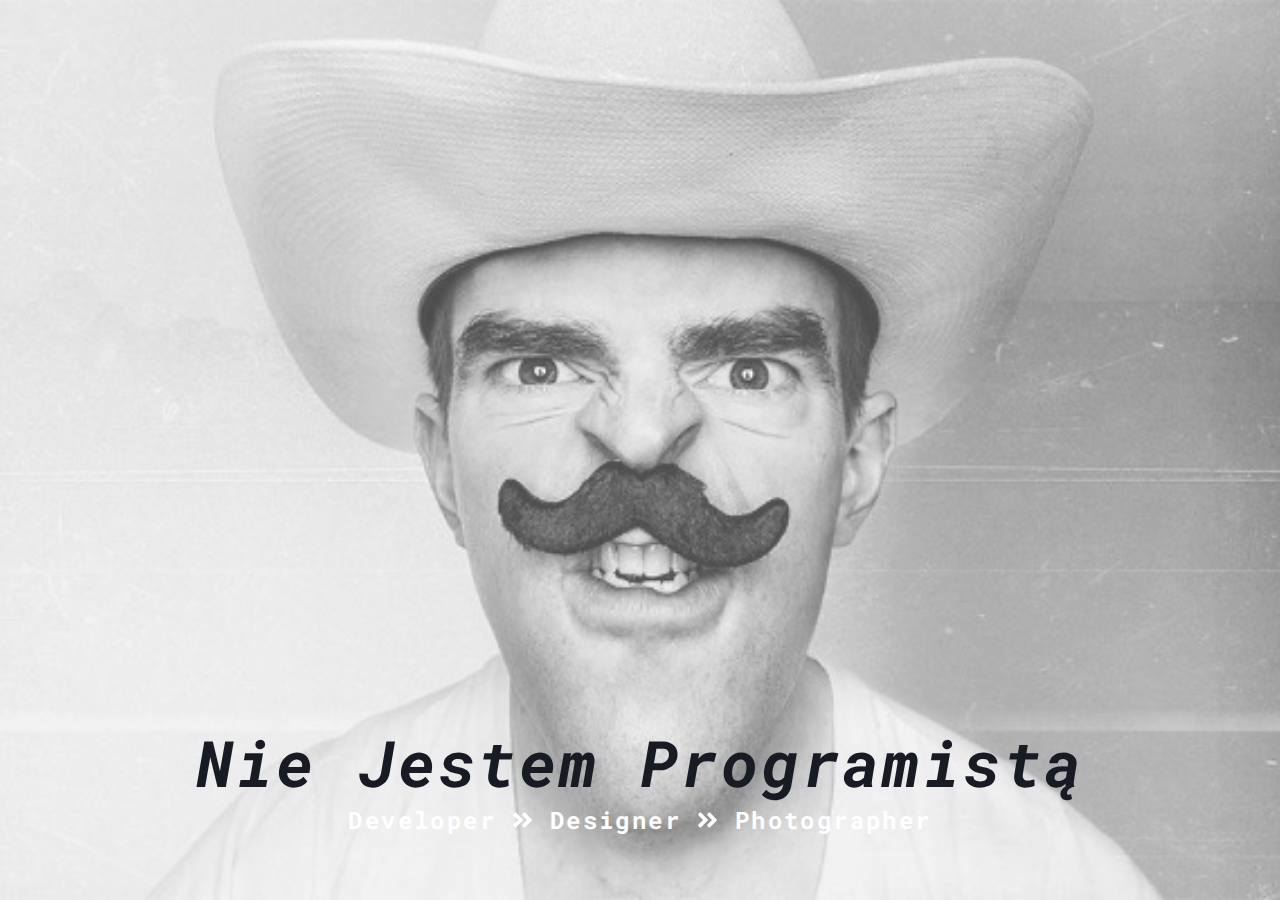
==== Css flexbox tutorial with real world webside projects (udemy)/Portfolio project/index.html @ 8d183235 "responsive web design + portfolio flexbox courses commit" ====
<!DOCTYPE html>
<html lang="en">

<head>
  <meta charset="UTF-8">
  <meta name="viewport" content="width=device-width, initial-scale=1.0">
  <meta http-equiv="X-UA-Compatible" content="ie=edge">
  <title>Portfolio</title>
  <link rel="stylesheet" href="main.css">
  <script src="all.js"></script>
</head>

<body>
  <header class="header">
    <nav class="nav"></nav>
    <section class="banner">
      <div class="banner__container">
        <h1 class="banner__title">nie jestem programistą</h1>
        <h1 class="banner__jobs">
          developer
          <span>
            <i class="fas fa-angle-double-right"></i>
          </span>
          designer
          <span>
            <i class="fas fa-angle-double-right"></i>
          </span>
          photographer
        </h1>
      </div>

    </section>
  </header>
  <script src="script.js"></script>
</body>

</html>
---- Css flexbox tutorial with real world webside projects (udemy)/Portfolio project/main.css ----
@import url('https://fonts.googleapis.com/css?family=Roboto+Mono:400,700i');
*{
    margin:0;
    padding:0;
    box-sizing:border-box;
}

:root{
    --light:#fff;
    --dark:#181b24;
    --grey:#899495;
    --orange:#faa11b;
    --SectionGrey:#f2f2f2;
}
/* nav */
.nav{

}

/* end od nav */
/* header */
.header{
    min-height: 100vh;
    background: linear-gradient(rgba(255,255,255,0.3),rgba(255,255,255,0.3)), 
    url(./img/header-bcg.jpeg)center/cover fixed no-repeat;
    display:flex;
    flex-direction: column;
}
/* banner */
.banner{
/* as a child */
    flex: 1 0 auto;
/* as a parent */
    display:flex;
    justify-content:center;
    align-items: flex-end;
    color: var(--dark);
    text-align: center;
    padding-bottom: 4rem;
    font-weight: 700;
    
}

.banner__jobs{
    font-size: 1.5rem;
    letter-spacing: 0.15rem;
    text-transform: capitalize;
    color:var(--light);
}

.banner__title{
    font-size: 4rem;
    letter-spacing: 0.15rem;
    font-style:italic;
    text-transform: capitalize;
}
/* end of banner */
body{
    font-family: 'Roboto Mono', monospace;
}
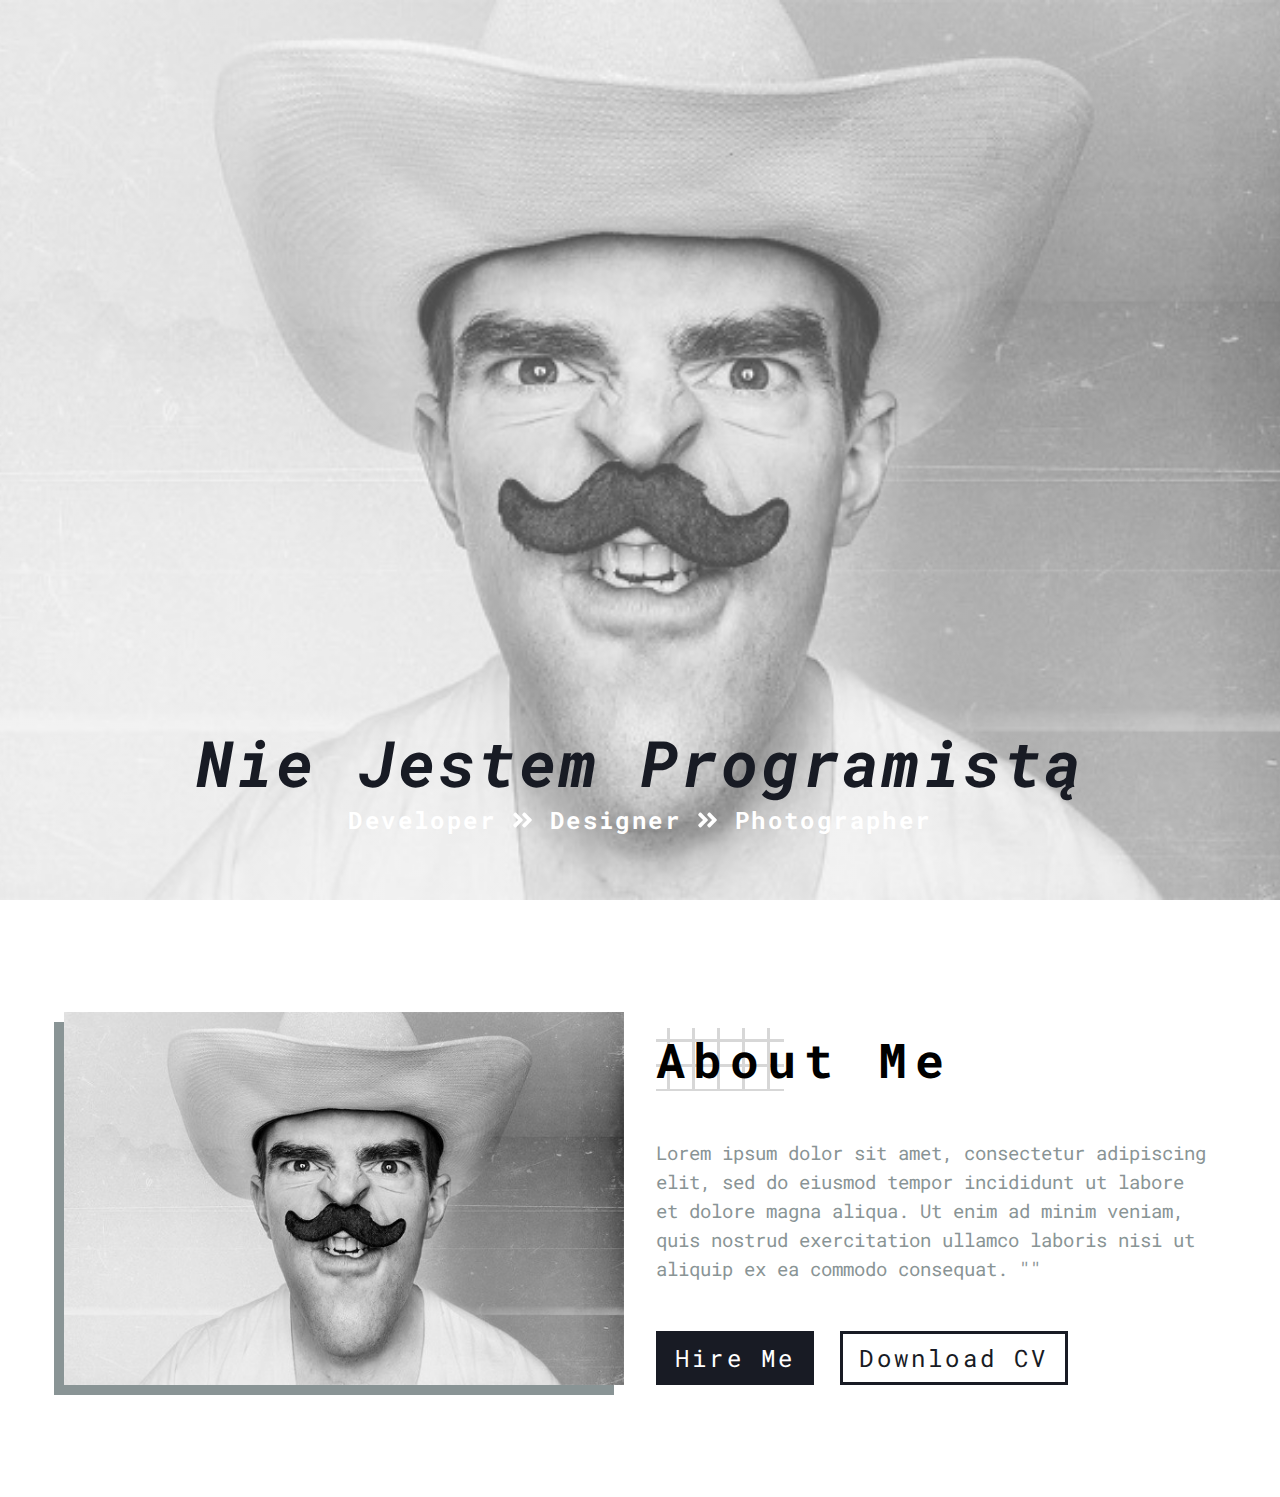
==== commit dc0d815c: "portfolio about-info changes" ====
--- a/Css flexbox tutorial with real world webside projects (udemy)/Portfolio project/index.html
+++ b/Css flexbox tutorial with real world webside projects (udemy)/Portfolio project/index.html
@@ -31,6 +31,29 @@
 
     </section>
   </header>
+  <!-- about section -->
+  <section class="about">
+    <div class="about__center">
+      <article class="about-img">
+        <img src="img/header-bcg.jpeg" alt="" class="about-img__photo">
+      </article>
+      <article class="about-info">
+        <div class="about-info__container">
+          <h1 class="about-info__title">about me</h1>
+          <p class="about-info__text">
+            Lorem ipsum dolor sit amet, consectetur adipiscing elit, sed do eiusmod tempor incididunt ut labore et
+            dolore magna aliqua. Ut enim ad minim veniam, quis nostrud exercitation ullamco laboris nisi ut aliquip ex
+            ea commodo consequat. ""
+          </p>
+          <div class="about-info__links">
+            <a href="#" class="about-info__single-link dark-btn">hire me</a>
+            <a href="#" class="about-info__single-link light-btn">download CV</a>
+          </div>
+        </div>
+      </article>
+    </div>
+
+  </section>
   <script src="script.js"></script>
 </body>
 
--- a/Css flexbox tutorial with real world webside projects (udemy)/Portfolio project/main.css
+++ b/Css flexbox tutorial with real world webside projects (udemy)/Portfolio project/main.css
@@ -3,6 +3,10 @@
     margin:0;
     padding:0;
     box-sizing:border-box;
+}
+
+body{
+    font-family: 'Roboto Mono', monospace;
 }
 
 :root{
@@ -11,13 +15,16 @@
     --grey:#899495;
     --orange:#faa11b;
     --SectionGrey:#f2f2f2;
+    --SectionWhite:#fff;
 }
+
 /* nav */
 .nav{
 
 }
 
 /* end od nav */
+
 /* header */
 .header{
     min-height: 100vh;
@@ -26,6 +33,7 @@
     display:flex;
     flex-direction: column;
 }
+
 /* banner */
 .banner{
 /* as a child */
@@ -38,7 +46,6 @@
     text-align: center;
     padding-bottom: 4rem;
     font-weight: 700;
-    
 }
 
 .banner__jobs{
@@ -55,6 +62,99 @@
     text-transform: capitalize;
 }
 /* end of banner */
-body{
-    font-family: 'Roboto Mono', monospace;
-}+.about{
+  padding: 2rem 0;  
+  background: var(--SectionWhite);
+}
+
+.about__center{
+    max-width: 90vw;
+    margin: 2rem auto;
+}
+
+.about-img{
+    margin: 3rem 0;
+    position: relative;
+}
+
+.about-img__photo{
+    display:block;
+    width:100%;
+    height:100%;
+    position:relative;
+}
+
+.about-img:before{
+    content:"";
+    background: var(--grey);
+    width: 100%;
+    height:100%;
+    position: absolute;
+    bottom:-10px;
+    left: -10px;
+}
+
+.about-info{
+    margin: 3rem 0;
+}
+
+.about-info__title{
+    font-size: 3rem;
+    text-transform: capitalize;
+    letter-spacing: 0.5rem;
+    background: url('./img/title-bcg.svg') no-repeat;
+}
+
+.about-info__text{
+color: var(--grey);
+line-height: 1.5;
+font-size: 1.2rem;
+margin: 3rem 0;
+}
+
+.about-info__single-link{
+display: inline-block;
+text-decoration: none;
+padding:0.5rem 1rem;
+font-size: 1.5rem;
+letter-spacing: 0.2rem;
+text-transform: capitalize;
+border: 3px solid var(--dark);
+transition: all 1s linear;
+margin-right:1rem;
+}
+
+.dark-btn{
+    background: var(--dark);
+    color: var(--light);
+}
+
+.dark-btn:hover{
+    background: var(--light);
+    color: var(--dar);
+}
+
+.light-btn{
+    color: var(--dark);
+}
+
+.light-btn:hover{
+    background: var(--dark);
+    color: var(--light);
+}
+
+@media screen and (min-width:992px){
+    .about__center{
+        display:flex;
+        justify-content: space-between;
+    }
+    .about-info,.about-img{
+        flex: 0 0 calc(50% - 1rem);
+    }
+    .about-info{
+        display:flex;
+        align-items: flex-end;
+    }
+}
+
+/* about section */
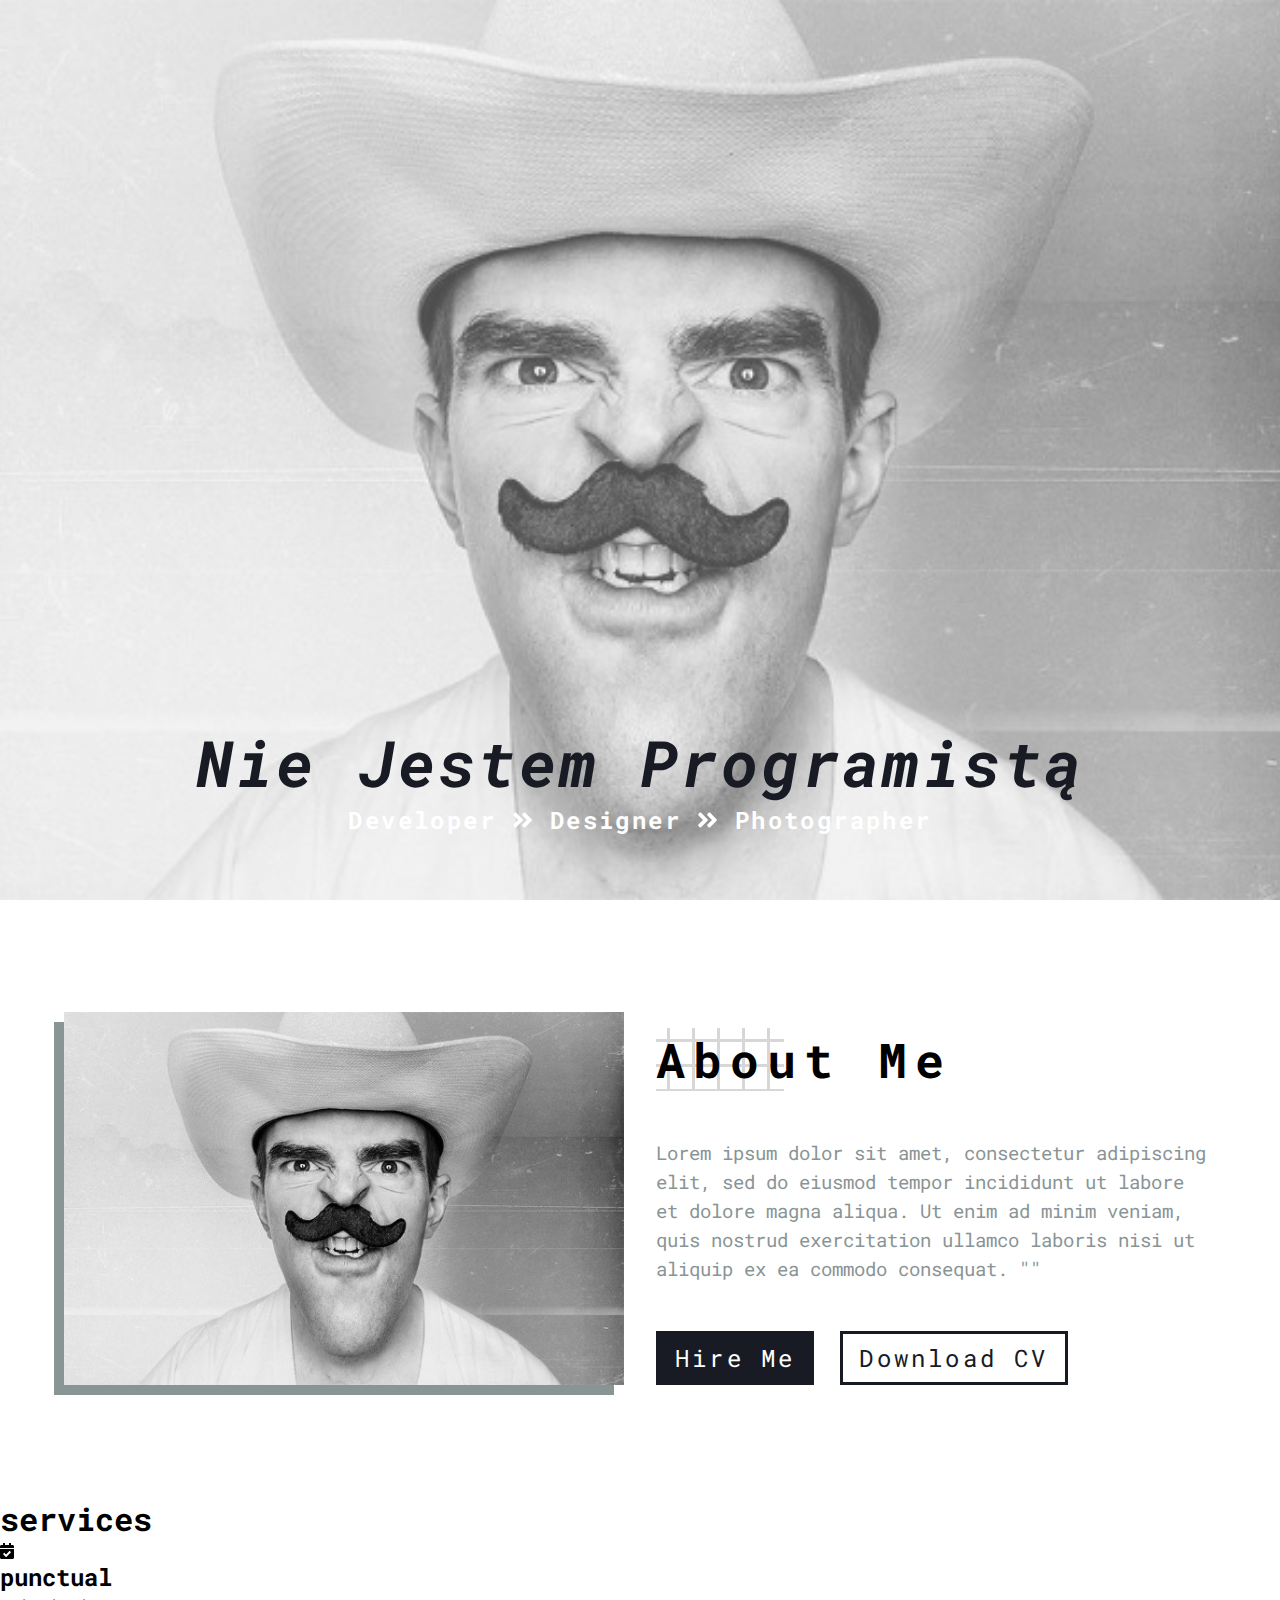
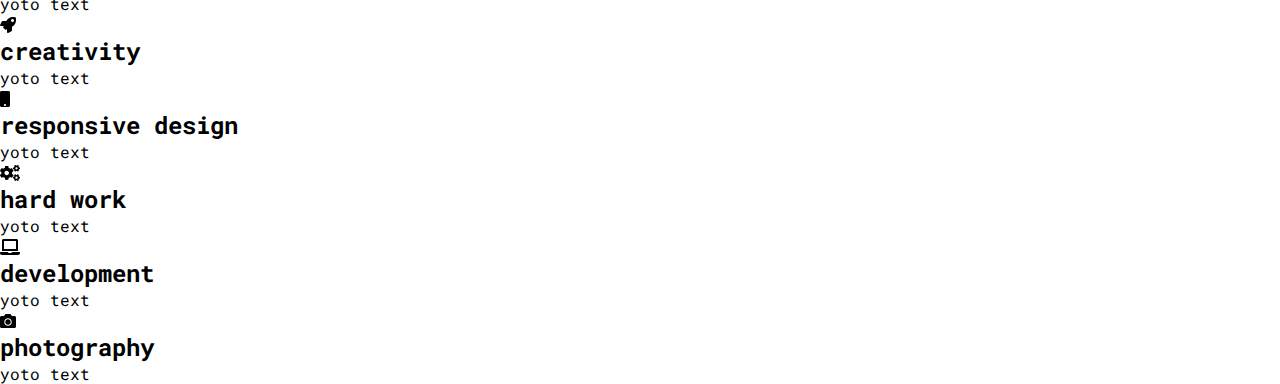
==== commit afa9dc32: "srvices section html" ====
--- a/Css flexbox tutorial with real world webside projects (udemy)/Portfolio project/index.html
+++ b/Css flexbox tutorial with real world webside projects (udemy)/Portfolio project/index.html
@@ -52,8 +52,75 @@
         </div>
       </article>
     </div>
+  </section>
+  <!-- end of about section -->
 
+  <!-- services section -->
+  <section class="services">
+    <div class="section-title">
+      <h1 class="section-title__name">services</h1>
+    </div>
+    <div class="services__center">
+      <!-- single service -->
+      <article class="services__single-service">
+        <div class="services__single-service-icon">
+          <i class="fas fa-calendar-check"></i>
+        </div>
+        <h2 class="services__single-service-title">punctual</h2>
+        <p class="services__single-service-text">yoto text</p>
+      </article>
+      <!-- end of single service -->
+      <!-- single service -->
+      <article class="services__single-service">
+        <div class="services__single-service-icon">
+          <i class="fas fa-rocket"></i>
+        </div>
+        <h2 class="services__single-service-title">creativity</h2>
+        <p class="services__single-service-text">yoto text</p>
+      </article>
+      <!-- end of single service -->
+      <!-- single service -->
+      <article class="services__single-service">
+        <div class="services__single-service-icon">
+          <i class="fas fa-mobile"></i>
+        </div>
+        <h2 class="services__single-service-title">responsive design</h2>
+        <p class="services__single-service-text">yoto text</p>
+      </article>
+      <!-- end of single service -->
+      <!-- single service -->
+      <article class="services__single-service">
+        <div class="services__single-service-icon">
+          <i class="fas fa-cogs"></i>
+        </div>
+        <h2 class="services__single-service-title">hard work</h2>
+        <p class="services__single-service-text">yoto text</p>
+      </article>
+      <!-- end of single service -->
+      <!-- single service -->
+      <article class="services__single-service">
+        <div class="services__single-service-icon">
+          <i class="fas fa-laptop"></i>
+        </div>
+        <h2 class="services__single-service-title">development</h2>
+        <p class="services__single-service-text">yoto text</p>
+      </article>
+      <!-- end of single service -->
+      <!-- single service -->
+      <article class="services__single-service">
+        <div class="services__single-service-icon">
+          <i class="fas fa-camera"></i>
+        </div>
+        <h2 class="services__single-service-title">photography</h2>
+        <p class="services__single-service-text">yoto text</p>
+      </article>
+      <!-- end of single service -->
+    </div>
   </section>
+
+
+  <!-- end of services section -->
+
   <script src="script.js"></script>
 </body>
 
